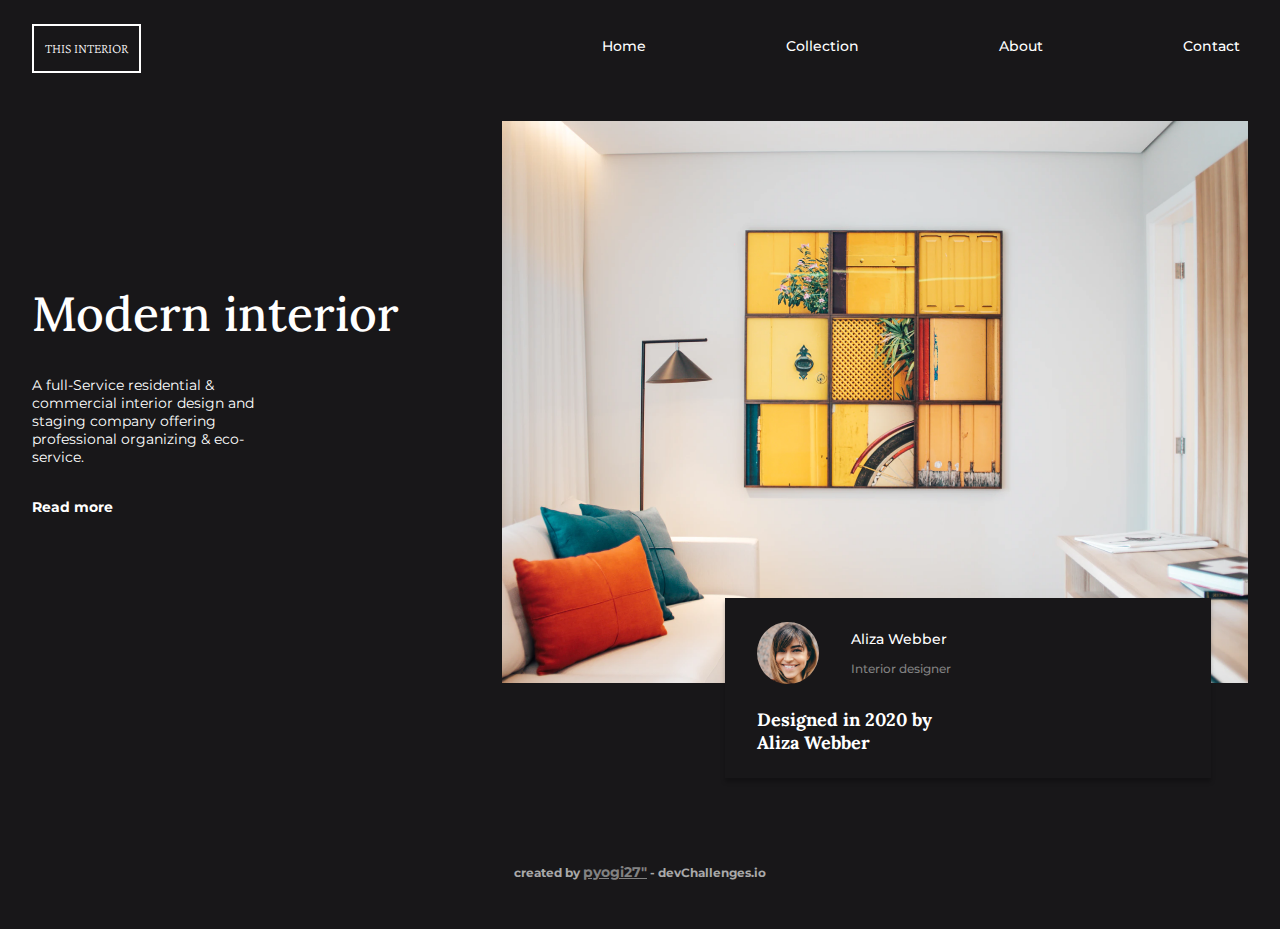
==== devChallenges-Interior-Consultant/index.html @ 4038b0c5 "Added New Files" ====
<!DOCTYPE html>
<html lang="en">
    <head>
        <meta charset="UTF-8">
        <meta name="viewport" content="width=device-width, initial-scale=1.0">

        <link href="https://fonts.googleapis.com/icon?family=Material+Icons"rel="stylesheet">
        <link rel="stylesheet" href="css/style.css">
        <title>interior consultant challenge</title>
    </head>
    <body>
        <header class="header container">
            <div class="header__top">
                <a class="header__button" href="#home">this interior</a>
                <span class="material-icons md-36 navbar__icon" id="navbar__icon">
                    menu
                    </span>
            </div>
            <div class="header__modal" id="header__modal">
                <nav class="navbar">
                    <ul class="navbar__data">
                        <li class="navbar__item">
                            <a href="#home" class="navbar__link">Home</a>
                        </li>

                        <li class="navbar__item">
                            <a href="#home" class="navbar__link">Collection</a>
                        </li>

                        <li class="navbar__item">
                            <a href="#home" class="navbar__link">About</a>
                        </li>

                        <li class="navbar__item">
                            <a href="#home" class="navbar__link">Contact</a>
                        </li>
                    </ul>
                </nav>
            </div>
        </header>

        <main class="main container" id="main">
            <div class="info">
                <h1 class="info__title">Modern interior</h1>
                <p class="info__description">A full-Service residential & commercial interior design and staging company offering professional organizing & eco-service.</p>
                <a href="#" class="info__button">Read more
                    <span class="material-icons btn__icon">
                        arrow_right_alt
                        </span>
                </a>
            </div>
            <div class="temp">
                <img class="temp__img" src="resources/photo1.png">
                <div class="card">
                    <div class="card__avatar">
                        <img class="card__img" src="resources/photo2.png">
                        <div class="card__name">
                            <h3 class="card__title">Aliza Webber</h3>
                            <h5 class="card__subtitle">Interior designer</h5>
                        </div>
                    </div>
                    <h2 class="card__info">Designed in 2020 by <span class="card__info-name">Aliza Webber</span></h2>
                </div>
            </div>
        </main>


        <footer class="footer container">
            <h5 class="footer__title">created by <a class="footer__link" href="https://devchallenges.io/portfolio/pyogi27">pyogi27"</a> - devChallenges.io</h5>
        </footer>


        <script src="js/script.js"></script>
    </body>
</html>
---- devChallenges-Interior-Consultant/css/style.css ----
@import url('https://fonts.googleapis.com/css2?family=Crimson+Pro:wght@200&family=Lora:wght@500&family=Montserrat:wght@400;500;700&display=swap');

:root{
    
    --dark-color:#181719;
    --footer-color: #a9a9a9;
    --text-color: #fff;
    --gray-color: #828282;

    --body-font: 'Montserrat', sans-serif;
    --title-font: 'Lora', sans-serif;
    --header-font: 'Crimson Pro', sans-serif;

    --big-font-size: 48px;
    --h1-font-size: 24px;
    --h2-font-size: 20px;
    --h3-font-size: 18px;
    --normal-font-size: 14px;
    --small-font-size: 13px;
    --smaller-font-size: 12px;

    --mb-0-25: 4px;
    --mb-0-5: 8px;
    --mb-0-75: 12px;
    --mb-1: 16px;
    --mb-1-5: 24px;
    --mb-2: 32px;
    --mb-2-5: 40px;
    --mb-3: 48px;
}

*{
    padding: 0;
    margin: 0;
    box-sizing: border-box;
}

body{
    font-family: var(--body-font);
    background-color: var(--dark-color);
    color: var(--text-color);
}

ul{
    list-style-type: none;
}

a{
    text-decoration: none;
    color: var(--text-color);
}

img{
    max-width: 100%;
    height: auto;
}

.material-icons.md-18 { font-size: 18px; }
.material-icons.md-24 { font-size: 24px; }
.material-icons.md-36 { font-size: 36px; }
.material-icons.md-48 { font-size: 48px; }

.container{
    margin: 24px 16px 32px;
}

.header__top {
    display: flex;
    justify-content: space-between;
    align-items: center;
}

.header__modal{
    position: fixed;
    top: 0;
    left: 0;
    width: 100%;
    height: 0;
    z-index: 100;
    background-color: var(--dark-color);
    transition: .4s;
    overflow-y: hidden;
}

.navbar{
    height: 100vh;
    display: flex;
    justify-content: center;
    align-items: center;
}

.navbar__item{
    margin: var(--mb-0-5);
    display: flex;
    justify-content: center;
}

.navbar__link{
    font-weight: 700;
    font-size: var(--h3-font-size);
    padding: var(--mb-0-5) 0;
}

.navbar__link::after{
    display: block;
    content: "";
    border-bottom: 2px solid #fff;
    transform: scaleX(0);
    margin-top: var(--mb-0-25);
    transition: transform 250ms;
}

.navbar__link:hover::after{
    transform: scaleX(1);
}

.show_modal{
    height: 100%;
}

.z__index{
    z-index: 101;
}

.header__button{
    font-family: var(--header-font);
    font-weight: 200;
    padding: 14.4px 11.2px;
    border: 2px solid #fff;
    text-transform: uppercase;
    font-size: var(--normal-font-size);
}

.navbar__icon{
    cursor: pointer;
}

.main{
    display: flex;
    flex-direction: column;
    row-gap: 32px;
}

.info{
    display: flex;
    flex-direction: column;
    row-gap: var(--mb-2);
}

.info__title{
    font-family: var(--title-font);
    font-weight: 500;
    font-size: var(--big-font-size);
}

.info__description{
    width: 60%;
    font-family: var(--body-font);
    font-size: var(--normal-font-size);
}

.info__button {
    font-family: var(--body-font);
    font-weight: 700;
    font-size: var(--normal-font-size);
    cursor: pointer;
}

.btn__icon {
    vertical-align: middle;
    margin-left: var(--mb-0-5);
    transition: .5s;
}

.info__button:hover .btn__icon {
    transform: translateX(5px);
}

.temp {
    margin: 1rem 0 2rem;
    position: relative;
}

.card {
    display: flex;
    flex-direction: column;
    row-gap: 1.5rem;
    padding: 1.5rem 2rem;
    width: 85%;
    box-shadow: 0px 4px 4px rgba(0, 0, 0, 0.25);
    position: absolute;
    left: 53px;
    bottom: -91px;
    
    background-color: var(--dark-color);
}

.card__avatar {
    display: flex;
    column-gap: 2rem;
}

.card__img {
    border-radius: 50%;
    width: 62px;
}

.card__name {
    display: flex;
    flex-direction: column;
    font-family: var(--body-font);
    justify-content: space-between;
    padding: .5rem 0;
}

.card__title {
    font-weight: 500;
    font-size: var(--normal-font-size);
}

.card__subtitle {
    font-weight: 500;
    font-size: var(--smaller-font-size);
    color: var(--gray-color);
}

.card__info {
    font-family: var(--title-font);
    font-weight: bold;
    font-size: var(--h3-font-size);
}

.card__info-name {
    display: block;
}

.footer {
    margin-top: 7rem;
    padding: 2rem 1rem 1rem;
    text-align: center;
    font-family: var(--body-font);
    font-size: var(--normal-font-size);
    font-weight: 500;
    color: var(--footer-color);
}

.footer__link {
    font-size: var(--normal-font-size);
    color: var(--gray-color);
    font-weight: bold;
    text-decoration: underline;
}

@media screen and (min-width: 769px) {

    .container {
        margin-left: 2rem;
        margin-right: 2rem;
    }

    .header {
        display: flex;
        align-items: center;
        column-gap: 5rem;
    }

    .header__top {
        flex-grow: 1;
    }


    .navbar__icon {
        display: none;
    }

    .header__modal {
        height: auto;
        position: relative;
        z-index: 0;
        flex-grow: 1;
        width: auto;

    }

    .navbar {
        height: auto;
        display: block;
    }

    .navbar__data {
        display: flex;
        justify-content: space-between;
    }

    .navbar__item {
        display: inline-block;
    }

    .navbar__link {
        font-size: var(--normal-font-size);
        font-weight: 500;
    }

    .navbar__link::after {
        display: block;
        content: "";
        border-bottom: 2px solid #fff;
        transform: scaleX(0);
        transition: transform 250ms;
        margin-top: var(--mb-0-25);
    }

    .navbar__link:hover {
        border: none;
    }

    .navbar__link:hover::after {
        transform: scaleX(1);
    }

    
    .main {
        flex-direction: row;
        align-items: center;
        column-gap: 2rem;
    }

    .card {
        max-width: 65%;
        left:30%;
    }
}
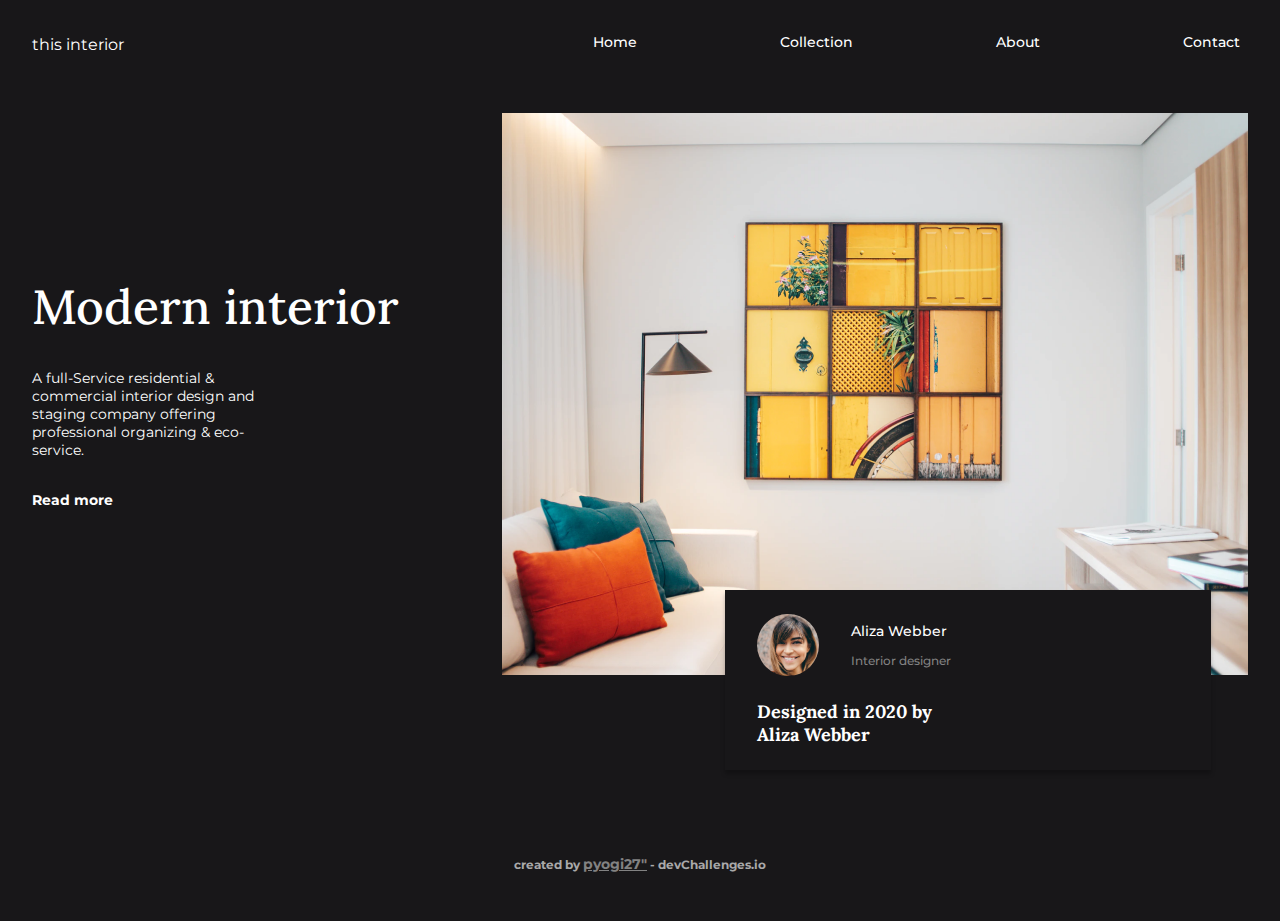
==== commit 60bef2f9: "Update index.html" ====
--- a/devChallenges-Interior-Consultant/index.html
+++ b/devChallenges-Interior-Consultant/index.html
@@ -5,13 +5,16 @@
         <meta name="viewport" content="width=device-width, initial-scale=1.0">
 
         <link href="https://fonts.googleapis.com/icon?family=Material+Icons"rel="stylesheet">
+        <title>interior consultant challenge</title>
         <link rel="stylesheet" href="css/style.css">
-        <title>interior consultant challenge</title>
+        <link rel="icon" href="resources/devchallenges.png" />
+        <link rel="shortcut icon" type="resource/x-icon" href="https://devchallenges.io/" />
+        
     </head>
     <body>
         <header class="header container">
             <div class="header__top">
-                <a class="header__button" href="#home">this interior</a>
+                <a class="brand__button" href="#home">this interior</a>
                 <span class="material-icons md-36 navbar__icon" id="navbar__icon">
                     menu
                     </span>
